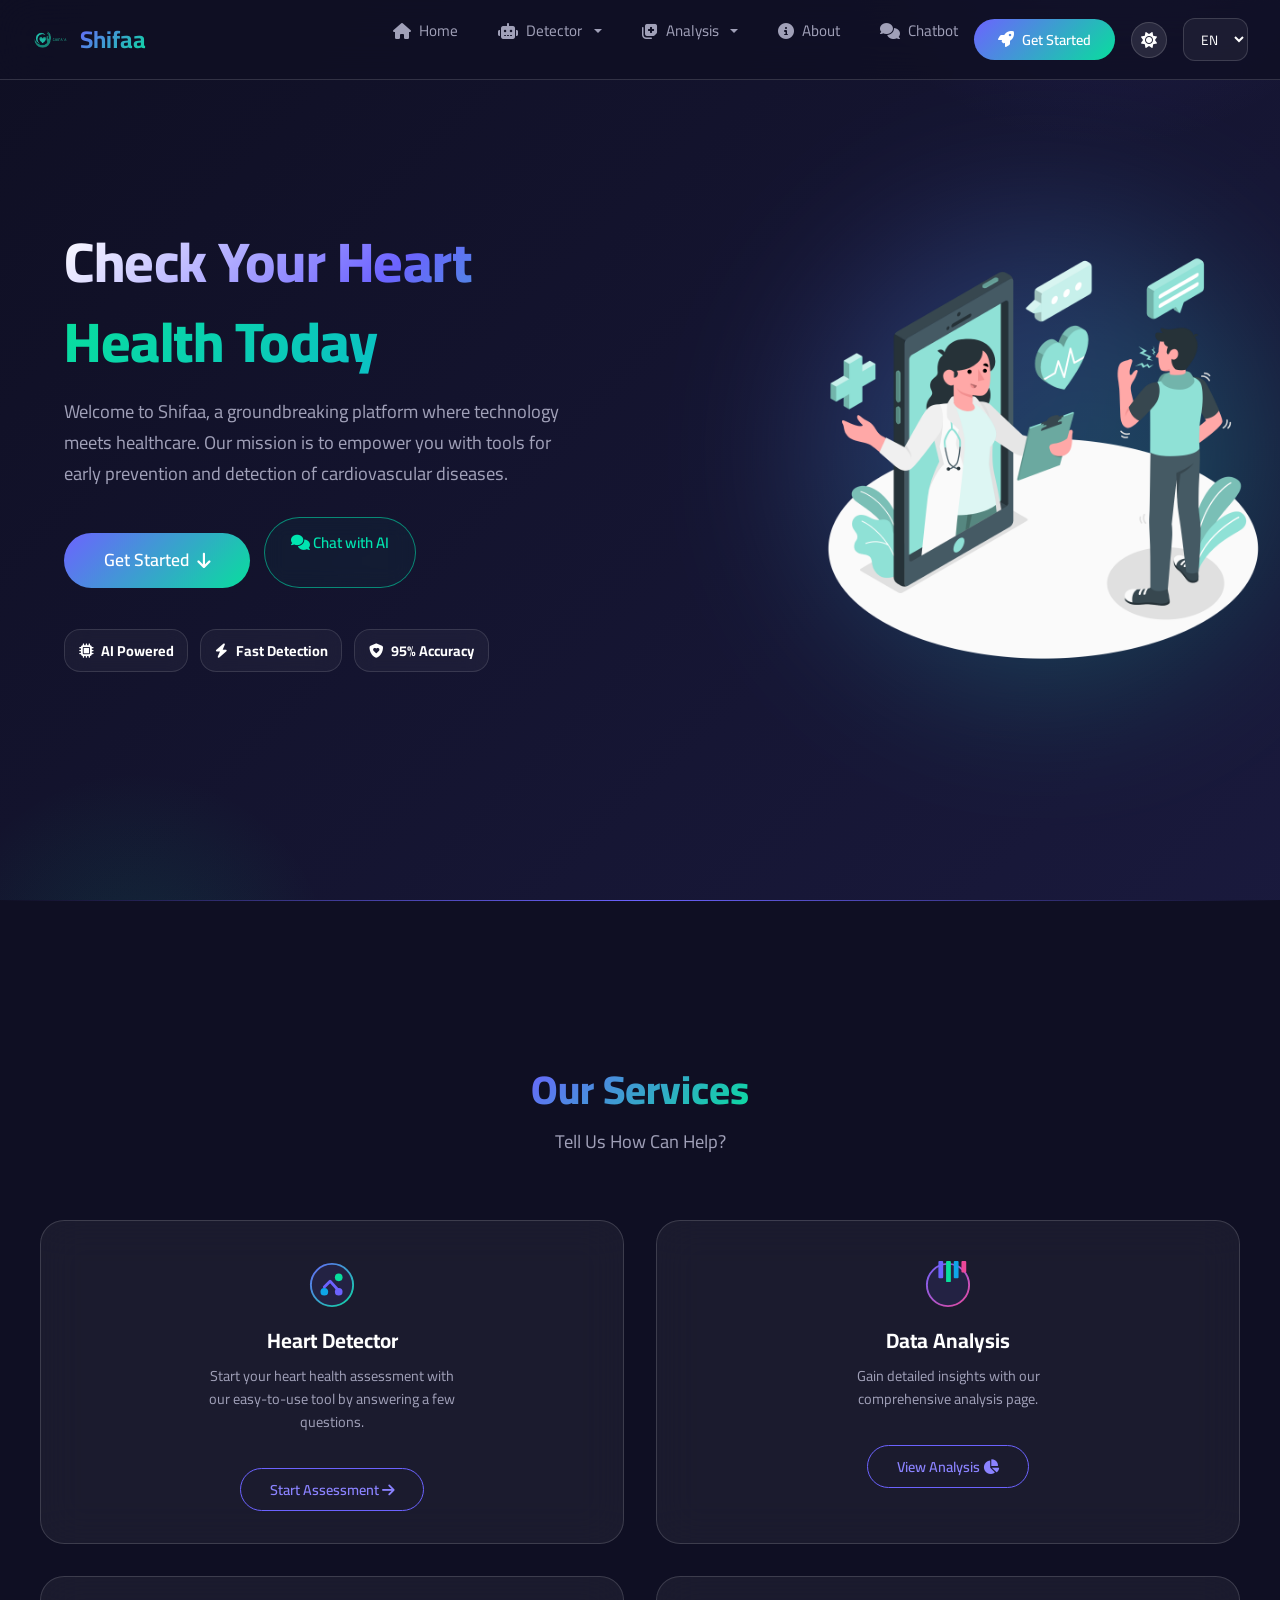
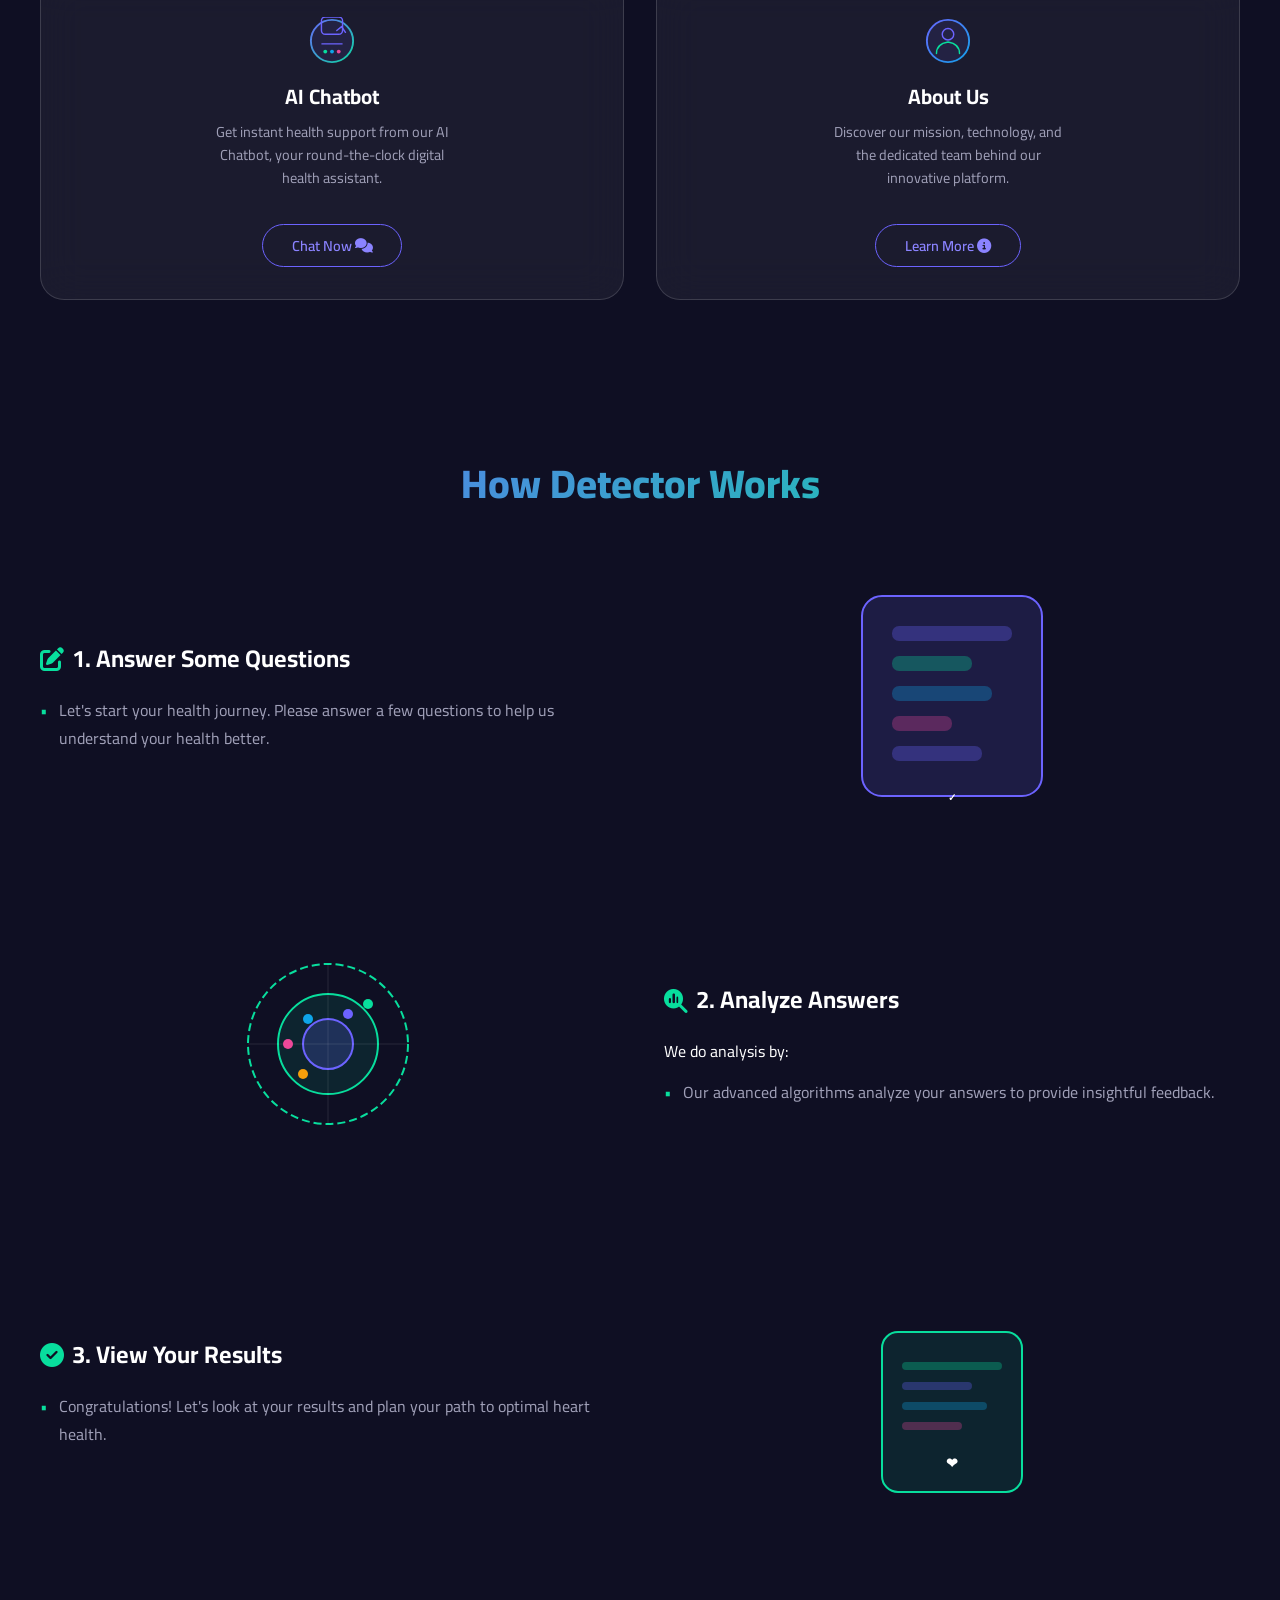
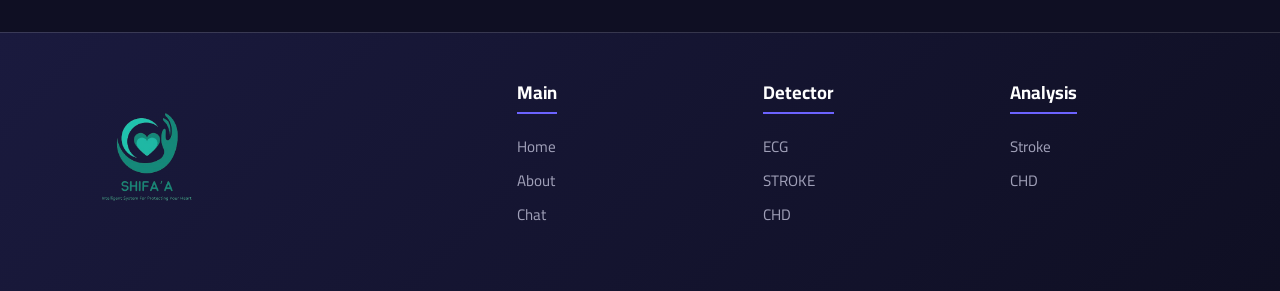
==== Application/templates/index.html @ d57472fa "Initial commit: Shifaa cardiovascular disease prediction platform Flask app with stroke/CHD/ECG-MI p" ====
<!DOCTYPE html>
<html lang="en">

<head>
    <meta charset="UTF-8">
    <meta name="viewport" content="width=device-width, initial-scale=1.0">
    <title>Shifaa | Home</title>
    <link rel="icon" type="image/png" href="../static/images/logo.png">
    <link rel="stylesheet" href="https://cdn.jsdelivr.net/npm/bootstrap@5.3.2/dist/css/bootstrap.min.css">
    <link rel="stylesheet" href="https://cdnjs.cloudflare.com/ajax/libs/font-awesome/6.5.1/css/all.min.css"
        integrity="sha512-DTOQO9RWCH3ppGqcWaEA1BIZOC6xxalwEsw9c2QQeAIftl+Vegovlnee1c9QX4TctnWMn13TZye+giMm8e2LwA=="
        crossorigin="anonymous" referrerpolicy="no-referrer" />
    <link rel="preconnect" href="https://fonts.googleapis.com">
    <link rel="preconnect" href="https://fonts.gstatic.com" crossorigin>
    <link href="https://fonts.googleapis.com/css2?family=EB+Garamond:wght@600&family=Cairo:wght@300&display=swap" rel="stylesheet">
    <link rel="stylesheet" href="../static/Styles/index.css">
    <script src="https://cdn.jsdelivr.net/npm/@popperjs/core@2.11.8/dist/umd/popper.min.js" integrity="sha384-I7E8VVD/ismYTF4hNIPjVp/Zjvgyol6VFvRkX/vR+Vc4jQkC+hVqc2pM8ODewa9r" crossorigin="anonymous" defer></script>
    <script src="https://cdn.jsdelivr.net/npm/bootstrap@5.3.2/dist/js/bootstrap.min.js" integrity="sha384-BBtl+eGJRgqQAUMxJ7pMwbEyER4l1g+O15P+16Ep7Q9Q+zqX6gSbd85u4mG4QzX+" crossorigin="anonymous" defer></script>
</head>

<body>
    <div class="home">
        <!-- NavBar -->
        <div class="n-wrapper" id='Navebar'>
            <div class="n-left">
                <div class="n-logo">
                    <img src="../static/images/mLogo.png" />
                    <span>Shifaa</span>
                </div>
            </div>
            <div class="n-right" id="n-right">
                <div class="u-list">
                    <ul>
                        <li><a href="/"><i class="fa-solid fa-house"></i>Home</a></li>
                        <li class="nav-item dropdown">
                            <a class="nav-link dropdown-toggle" href="#" role="button" data-bs-toggle="dropdown" aria-expanded="false">
                                <i class="fa-solid fa-robot"></i>
                                Detector
                            </a>
                            <ul class="dropdown-menu">
                                <li><a class="dropdown-item" href="/ecg_mi">ECG</a></li>
                                <li><a class="dropdown-item" href="/stroke">Stroke</a></li>
                                <li><a class="dropdown-item" href="/chd">CHD</a></li>
                            </ul>
                        </li>
                        <li class="nav-item dropdown">
                            <a class="nav-link dropdown-toggle" href="#" role="button" data-bs-toggle="dropdown" aria-expanded="false">
                                <i class="fa-solid fa-notes-medical"></i>
                                Analysis
                            </a>
                            <ul class="dropdown-menu">
                                <li><a class="dropdown-item" href="/stroke_analysis">Stroke</a></li>
                                <li><a class="dropdown-item" href="/chd_analysis">CHD</a></li>
                            </ul>
                        </li>
                        <li><a href="/about"><i class="fa-solid fa-circle-info"></i>About</a></li>
                        <li><a href="/chat"><i class="fa-solid fa-comments"></i>Chatbot</a></li>
                    </ul>
                </div>
            </div>
            <div class="n-button-wrap">
                <a href="/" class="n-button"><i class="fa-solid fa-rocket"></i> Get Started</a>
                <select class="lang-select" id="languageSelect">
                    <option value="en" selected>EN</option>
                    <option value="ar">AR</option>
                </select>
            </div>
            <button type="button" class="fa-solid fa-bars" id="menu" aria-label="Open menu"></button>
        </div>

        <div class='intro'>
            <div class="i-left flex-item">
                <div class="i-name">
                    <span data-lng="homeHero1">Check Your Heart</span>
                    <span data-lng="homeHero2">Health Today</span>
                    <span data-lng="homeHeroDesc">Welcome to Shifaa, a groundbreaking platform where technology meets healthcare. Our mission is to empower you with tools for early prevention and detection of cardiovascular diseases.</span>
                </div>
                <div class="hero-cta">
                    <button class="button i-button" id="homeBtn"><span data-lng="homeBtn">Get Started</span> <i class="fa-solid fa-arrow-down"></i></button>
                    <a href="/chat" class="btn-ai-doctor"><i class="fa-solid fa-comments"></i> <span data-lng="homeChatBtn">Chat with AI</span></a>
                </div>
                <div class="hero-trust">
                    <div class="trust-card">
                        <i class="fa-solid fa-microchip"></i>
                        <span data-lng="trustAI">AI Powered</span>
                    </div>
                    <div class="trust-card">
                        <i class="fa-solid fa-bolt"></i>
                        <span data-lng="trustFast">Fast Detection</span>
                    </div>
                    <div class="trust-card">
                        <i class="fa-solid fa-shield-heart"></i>
                        <span data-lng="trustAccuracy">95% Accuracy</span>
                    </div>
                </div>
            </div>
            <div class="i-right flex-item">
                <img src="../static/images/Home.png" alt="Heart Health Illustration" id="introImg" class="animate-on-scroll" />
            </div>
        </div>

        <!-- Services -->
        <div class='Services' id='Services'>
            <div class='Services-Sheader'>
                <p class='Services-h' data-lng="svcTitle">Our Services</p>
                <p class='Services-p' data-lng="svcSubtitle">Tell Us How Can Help?</p>
            </div>

<div class='Services-container home-icons'>
                <!-- Detector Card -->
                <div class='oneServices'>
                    <div class="icon-wrap">
                        <svg viewBox="0 0 50 50" fill="none" xmlns="http://www.w3.org/2000/svg">
                            <circle cx="25" cy="25" r="22" stroke="url(#detGrad)" stroke-width="2" fill="rgba(108,99,255,0.1)"/>
                            <path d="M17 27L23 21L32 31" stroke="#6c63ff" stroke-width="3" stroke-linecap="round" stroke-linejoin="round"/>
                            <circle cx="32" cy="17" r="4" fill="#08de9d"/>
                            <circle cx="32" cy="32" r="4" fill="#6c63ff"/>
                            <circle cx="17" cy="32" r="4" fill="#0ea5e9"/>
                            <defs>
                                <linearGradient id="detGrad" x1="0" y1="0" x2="50" y2="50" gradientUnits="userSpaceOnUse">
                                    <stop stop-color="#6c63ff"/>
                                    <stop offset="1" stop-color="#08de9d"/>
                                </linearGradient>
                            </defs>
                        </svg>
                    </div>
                    <p class='Services-header' data-lng="svc1Title">Heart Detector</p>
                    <p class="Services-details" data-lng="svc1Desc">Start your heart health assessment with our easy-to-use tool by answering a few questions.</p>
                    <a href="/stroke" class="S-btn"><span data-lng="svc1Btn">Start Assessment</span> <i class="fa-solid fa-arrow-right"></i></a>
                </div>
                <!-- Analysis Card -->
                <div class='oneServices'>
                    <div class="icon-wrap">
                        <svg viewBox="0 0 50 50" fill="none" xmlns="http://www.w3.org/2000/svg">
                            <circle cx="25" cy="25" r="22" stroke="url(#anaGrad)" stroke-width="2" fill="rgba(108,99,255,0.1)"/>
                            <rect x="15" cy="18" width="5" height="18" rx="1" fill="#6c63ff"/>
                            <rect x="23" cy="12" width="5" height="22" rx="1" fill="#08de9d"/>
                            <rect x="31" cy="18" width="5" height="18" rx="1" fill="#0ea5e9"/>
                            <rect x="39" cy="24" width="5" height="12" rx="1" fill="#ec4899"/>
                            <defs>
                                <linearGradient id="anaGrad" x1="0" y1="0" x2="50" y2="50" gradientUnits="userSpaceOnUse">
                                    <stop stop-color="#6c63ff"/>
                                    <stop offset="1" stop-color="#ec4899"/>
                                </linearGradient>
                            </defs>
                        </svg>
                    </div>
                    <p class='Services-header' data-lng="svc2Title">Data Analysis</p>
                    <p class="Services-details" data-lng="svc2Desc">Gain detailed insights with our comprehensive analysis page.</p>
                    <a href="/stroke_analysis" class="S-btn"><span data-lng="svc2Btn">View Analysis</span> <i class="fa-solid fa-chart-pie"></i></a>
                </div>
                <!-- Chatbot Card -->
                <div class='oneServices'>
                    <div class="icon-wrap">
                        <svg viewBox="0 0 50 50" fill="none" xmlns="http://www.w3.org/2000/svg">
                            <circle cx="25" cy="25" r="22" stroke="url(#chatGrad)" stroke-width="2" fill="rgba(108,99,255,0.1)"/>
                            <rect x="14" cy="20" width="22" height="18" rx="4" fill="none" stroke="#6c63ff" stroke-width="1.5"/>
                            <path d="M14 28H36" stroke="#6c63ff" stroke-width="1.5"/>
                            <circle cx="18" cy="36" r="2" fill="#08de9d"/>
                            <circle cx="25" cy="36" r="2" fill="#0ea5e9"/>
                            <circle cx="32" cy="36" r="2" fill="#ec4899"/>
                            <path d="M30 14L35 10L39 16" stroke="#6c63ff" stroke-width="1.5" stroke-linecap="round" stroke-linejoin="round"/>
                            <defs>
                                <linearGradient id="chatGrad" x1="0" y1="0" x2="50" y2="50" gradientUnits="userSpaceOnUse">
                                    <stop stop-color="#6c63ff"/>
                                    <stop offset="1" stop-color="#08de9d"/>
                                </linearGradient>
                            </defs>
                        </svg>
                    </div>
                    <p class='Services-header' data-lng="svc3Title">AI Chatbot</p>
                    <p class="Services-details" data-lng="svc3Desc">Get instant health support from our AI Chatbot, your round-the-clock digital health assistant.</p>
                    <a href="/chat" class="S-btn"><span data-lng="svc3Btn">Chat Now</span> <i class="fa-solid fa-comments"></i></a>
                </div>
                <!-- About Card -->
                <div class='oneServices'>
                    <div class="icon-wrap">
                        <svg viewBox="0 0 50 50" fill="none" xmlns="http://www.w3.org/2000/svg">
                            <circle cx="25" cy="25" r="22" stroke="url(#aboutGrad)" stroke-width="2" fill="rgba(108,99,255,0.1)"/>
                            <circle cx="25" cy="18" r="6" fill="none" stroke="#6c63ff" stroke-width="1.5"/>
                            <path d="M13 38Q13 28 25 26Q37 28 37 38" fill="none" stroke="#08de9d" stroke-width="1.5" stroke-linecap="round"/>
                            <defs>
                                <linearGradient id="aboutGrad" x1="0" y1="0" x2="50" y2="50" gradientUnits="userSpaceOnUse">
                                    <stop stop-color="#6c63ff"/>
                                    <stop offset="1" stop-color="#0ea5e9"/>
                                </linearGradient>
                            </defs>
                        </svg>
                    </div>
                    <p class='Services-header' data-lng="svc4Title">About Us</p>
                    <p class="Services-details" data-lng="svc4Desc">Discover our mission, technology, and the dedicated team behind our innovative platform.</p>
                    <a href="/about" class="S-btn"><span data-lng="svc4Btn">Learn More</span> <i class="fa-solid fa-info-circle"></i></a>
                </div>
            </div>
        </div>

        <!-- How Detector Works -->
        <div class="Detector-work">
            <div class="dtwContainer">
                <h1 data-lng="howTitle">How Detector Works</h1>
                <div class="dtwBody">
<div class="parts">
                        <div class="partLeft">
                            <h3><i class="fa-solid fa-pen-to-square icon-color"></i><span data-lng="step1Title">1. Answer Some Questions</span></h3>
                            <div class="partInfo">
                                <ul>
                                    <li data-lng="step1Desc">Let's start your health journey. Please answer a few questions to help us understand your health better.</li>
                                </ul>
                            </div>
                        </div>
                        <div class="partRight">
                            <svg viewBox="0 0 300 300" fill="none" xmlns="http://www.w3.org/2000/svg">
                                <rect x="60" y="40" width="180" height="200" rx="20" fill="rgba(108,99,255,0.15)" stroke="#6c63ff" stroke-width="2"/>
                                <rect x="90" y="70" width="120" height="15" rx="7" fill="rgba(108,99,255,0.3)"/>
                                <rect x="90" y="100" width="80" height="15" rx="7" fill="rgba(8,222,157,0.3)"/>
                                <rect x="90" y="130" width="100" height="15" rx="7" fill="rgba(14,165,233,0.3)"/>
                                <rect x="90" y="160" width="60" height="15" rx="7" fill="rgba(236,72,153,0.3)"/>
                                <rect x="90" y="190" width="90" height="15" rx="7" fill="rgba(108,99,255,0.3)"/>
                                <circle cx="150" cy="240" r="20" fill="var(--gradient-primary)" opacity="0.3"/>
                                <text x="150" y="245" text-anchor="middle" fill="white" font-size="10" font-weight="bold">✓</text>
                            </svg>
                        </div>
                    </div>
                    <div class="parts order-item">
                        <div class="partLeft">
                            <h3><i class="fa-solid fa-magnifying-glass-chart icon-color"></i><span data-lng="step2Title">2. Analyze Answers</span></h3>
                            <div class="partInfo">
                                <p data-lng="step2AnalyzeBy">We do analysis by:</p>
                                <ul>
                                    <li data-lng="step2Desc">Our advanced algorithms analyze your answers to provide insightful feedback.</li>
                                </ul>
                            </div>
                        </div>
                        <div class="partRight">
                            <svg viewBox="0 0 300 300" fill="none" xmlns="http://www.w3.org/2000/svg">
                                <circle cx="150" cy="140" r="80" fill="none" stroke="#08de9d" stroke-width="2" stroke-dasharray="8 4"/>
                                <circle cx="150" cy="140" r="50" fill="rgba(8,222,157,0.1)" stroke="#08de9d" stroke-width="2"/>
                                <circle cx="150" cy="140" r="25" fill="rgba(108,99,255,0.2)" stroke="#6c63ff" stroke-width="2"/>
                                <line x1="150" y1="60" x2="150" y2="220" stroke="rgba(255,255,255,0.1)" stroke-width="1"/>
                                <line x1="70" y1="140" x2="230" y2="140" stroke="rgba(255,255,255,0.1)" stroke-width="1"/>
                                <circle cx="190" cy="100" r="5" fill="#08de9d"/>
                                <circle cx="170" cy="110" r="5" fill="#6c63ff"/>
                                <circle cx="130" cy="115" r="5" fill="#0ea5e9"/>
                                <circle cx="110" cy="140" r="5" fill="#ec4899"/>
                                <circle cx="125" cy="170" r="5" fill="#f59e0b"/>
                            </svg>
                        </div>
                    </div>
                    <div class="parts">
                        <div class="partLeft">
                            <h3><i class="fa-solid fa-circle-check icon-color"></i><span data-lng="step3Title">3. View Your Results</span></h3>
                            <div class="partInfo">
                                <ul>
                                    <li data-lng="step3Desc">Congratulations! Let's look at your results and plan your path to optimal heart health.</li>
                                </ul>
                            </div>
                        </div>
                        <div class="partRight">
                            <svg viewBox="0 0 300 300" fill="none" xmlns="http://www.w3.org/2000/svg">
                                <rect x="80" y="80" width="140" height="160" rx="16" fill="rgba(8,222,157,0.1)" stroke="#08de9d" stroke-width="2"/>
                                <rect x="100" y="110" width="100" height="8" rx="4" fill="rgba(8,222,157,0.3)"/>
                                <rect x="100" y="130" width="70" height="8" rx="4" fill="rgba(108,99,255,0.3)"/>
                                <rect x="100" y="150" width="85" height="8" rx="4" fill="rgba(14,165,233,0.3)"/>
                                <rect x="100" y="170" width="60" height="8" rx="4" fill="rgba(236,72,153,0.3)"/>
                                <circle cx="150" cy="210" r="16" fill="var(--gradient-primary)"/>
                                <text x="150" y="216" text-anchor="middle" fill="white" font-size="14" font-weight="bold">❤</text>
                            </svg>
                        </div>
                    </div>
                </div>
            </div>
        </div>

        <!-- Footer -->
        <div class="footer">
            <div class="footer-container">
                <div class="left">
                    <img src="../static/images/logo2.png" alt="Shifaa Logo" />
                </div>
                <div class="mid">
                    <h5>Main</h5>
                    <ul>
                        <li><a href="/">Home</a></li>
                        <li><a href="/about">About</a></li>
                        <li><a href="/chat">Chat</a></li>
                    </ul>
                </div>
                <div class="right">
                    <h5>Detector</h5>
                    <ul>
                        <li><a href="/ecg_mi">ECG</a></li>
                        <li><a href="/stroke">STROKE</a></li>
                        <li><a href="/chd">CHD</a></li>
                    </ul>
                </div>
                <div class="right">
                    <h5>Analysis</h5>
                    <ul>
                        <li><a href="/stroke_analysis">Stroke</a></li>
                        <li><a href="/chd_analysis">CHD</a></li>
                    </ul>
                </div>
            </div>
        </div>
    </div>

    <script src="../static/Scripts/script.js"></script>
    </body>
</html>
---- Application/static/Styles/index.css ----
/* Shared design tokens + home page base */
@import url('./detector.css');

/* Icon styling */
.icon-color {
    color: var(--accent-teal);
    margin-right: 0.5rem;
    display: inline-block;
}

/* Stroke page header alias */
.Services-Sheader .services-h,
.Services-Sheader .services-p {
    text-align: center;
}

.services-h {
    font-size: 2.5rem;
    font-weight: 800;
    background: var(--gradient-primary);
    -webkit-background-clip: text;
    -webkit-text-fill-color: transparent;
    background-clip: text;
    margin-bottom: 0.5rem;
}

.services-p {
    color: var(--text-secondary);
    font-size: 1.1rem;
}

/* Prediction result badges */
.risk-badge {
    display: inline-flex;
    align-items: center;
    gap: 0.5rem;
    padding: 0.5rem 1rem;
    border-radius: 999px;
    font-weight: 600;
    margin-bottom: 1rem;
}

.risk-high {
    background: rgba(236, 72, 153, 0.15);
    color: #f9a8d4;
    border: 1px solid rgba(236, 72, 153, 0.35);
}

.risk-low {
    background: rgba(8, 222, 157, 0.12);
    color: #6ee7b7;
    border: 1px solid rgba(8, 222, 157, 0.35);
}

.result-message {
    font-size: 1.05rem;
    line-height: 1.7;
    color: var(--text-secondary);
    white-space: pre-line;
}

#menu {
    border: none;
    background: transparent;
}

.S-btn {
    position: relative;
    overflow: hidden;
}
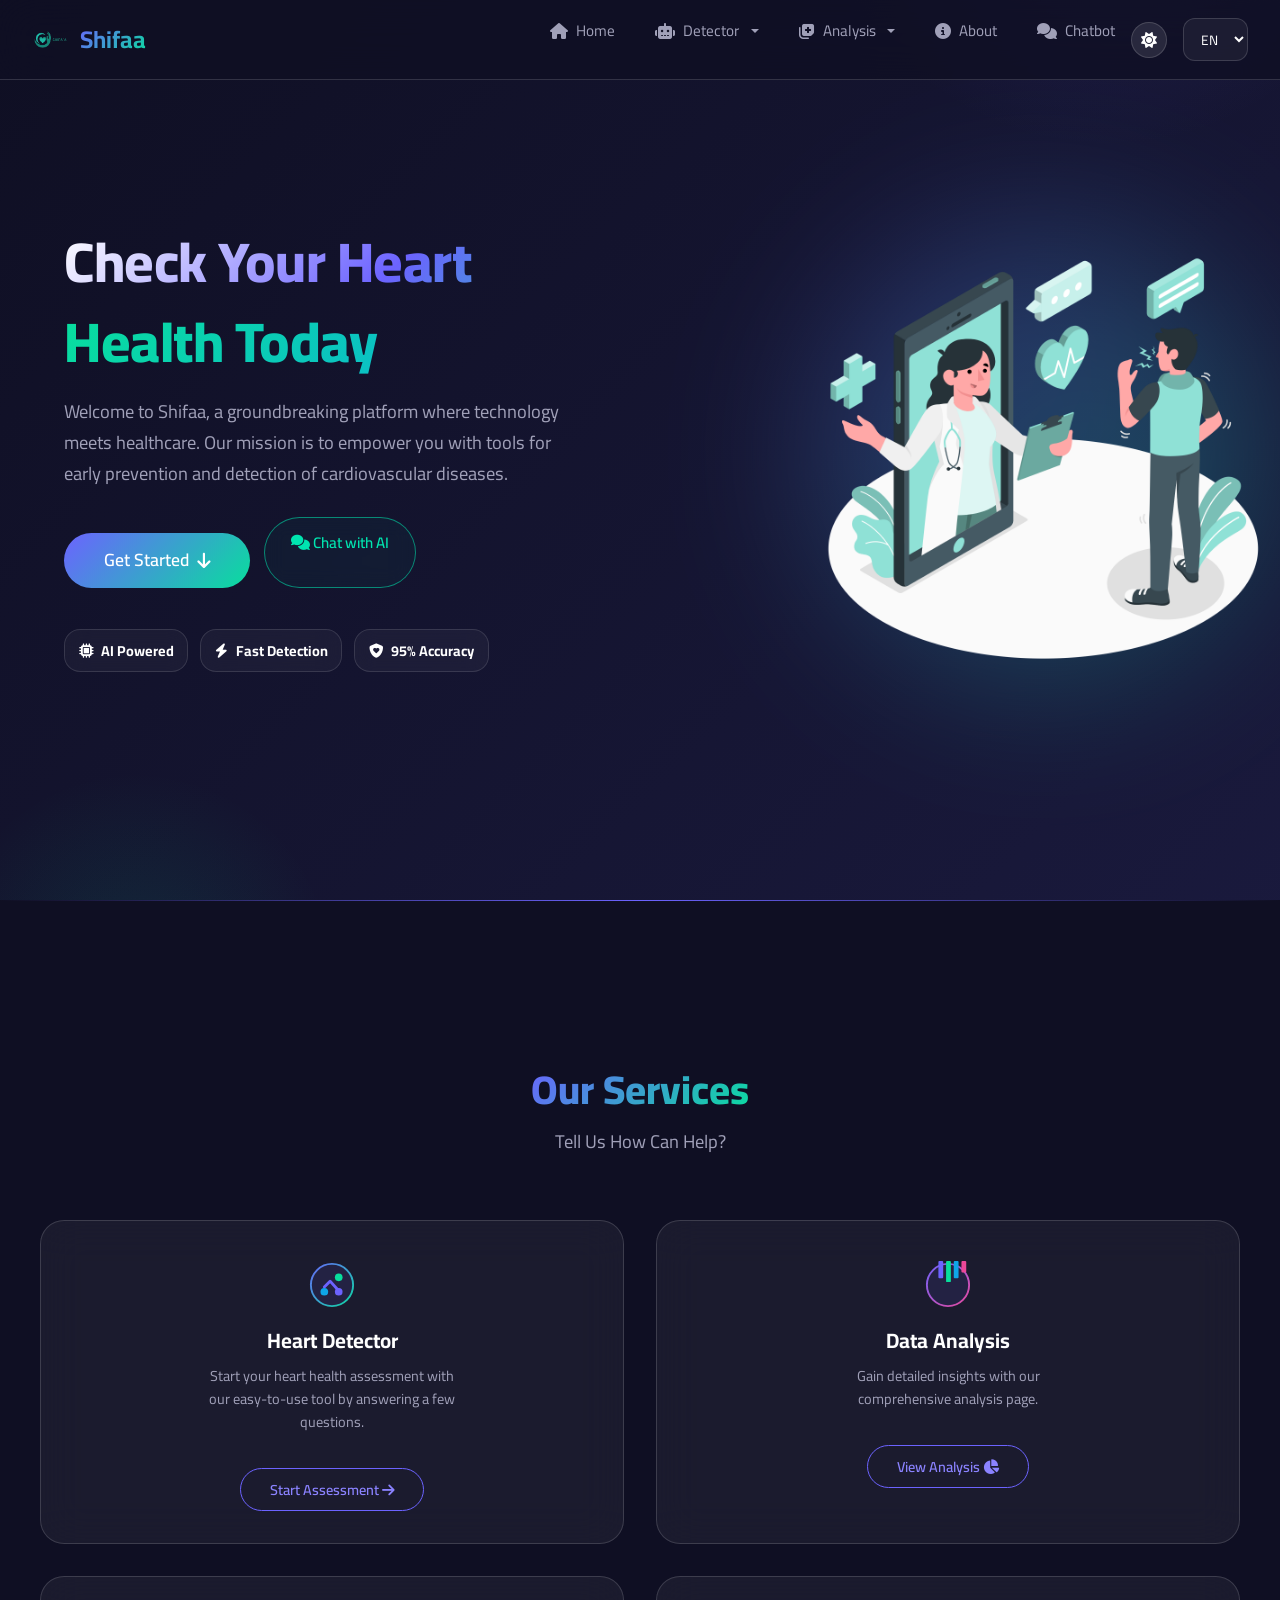
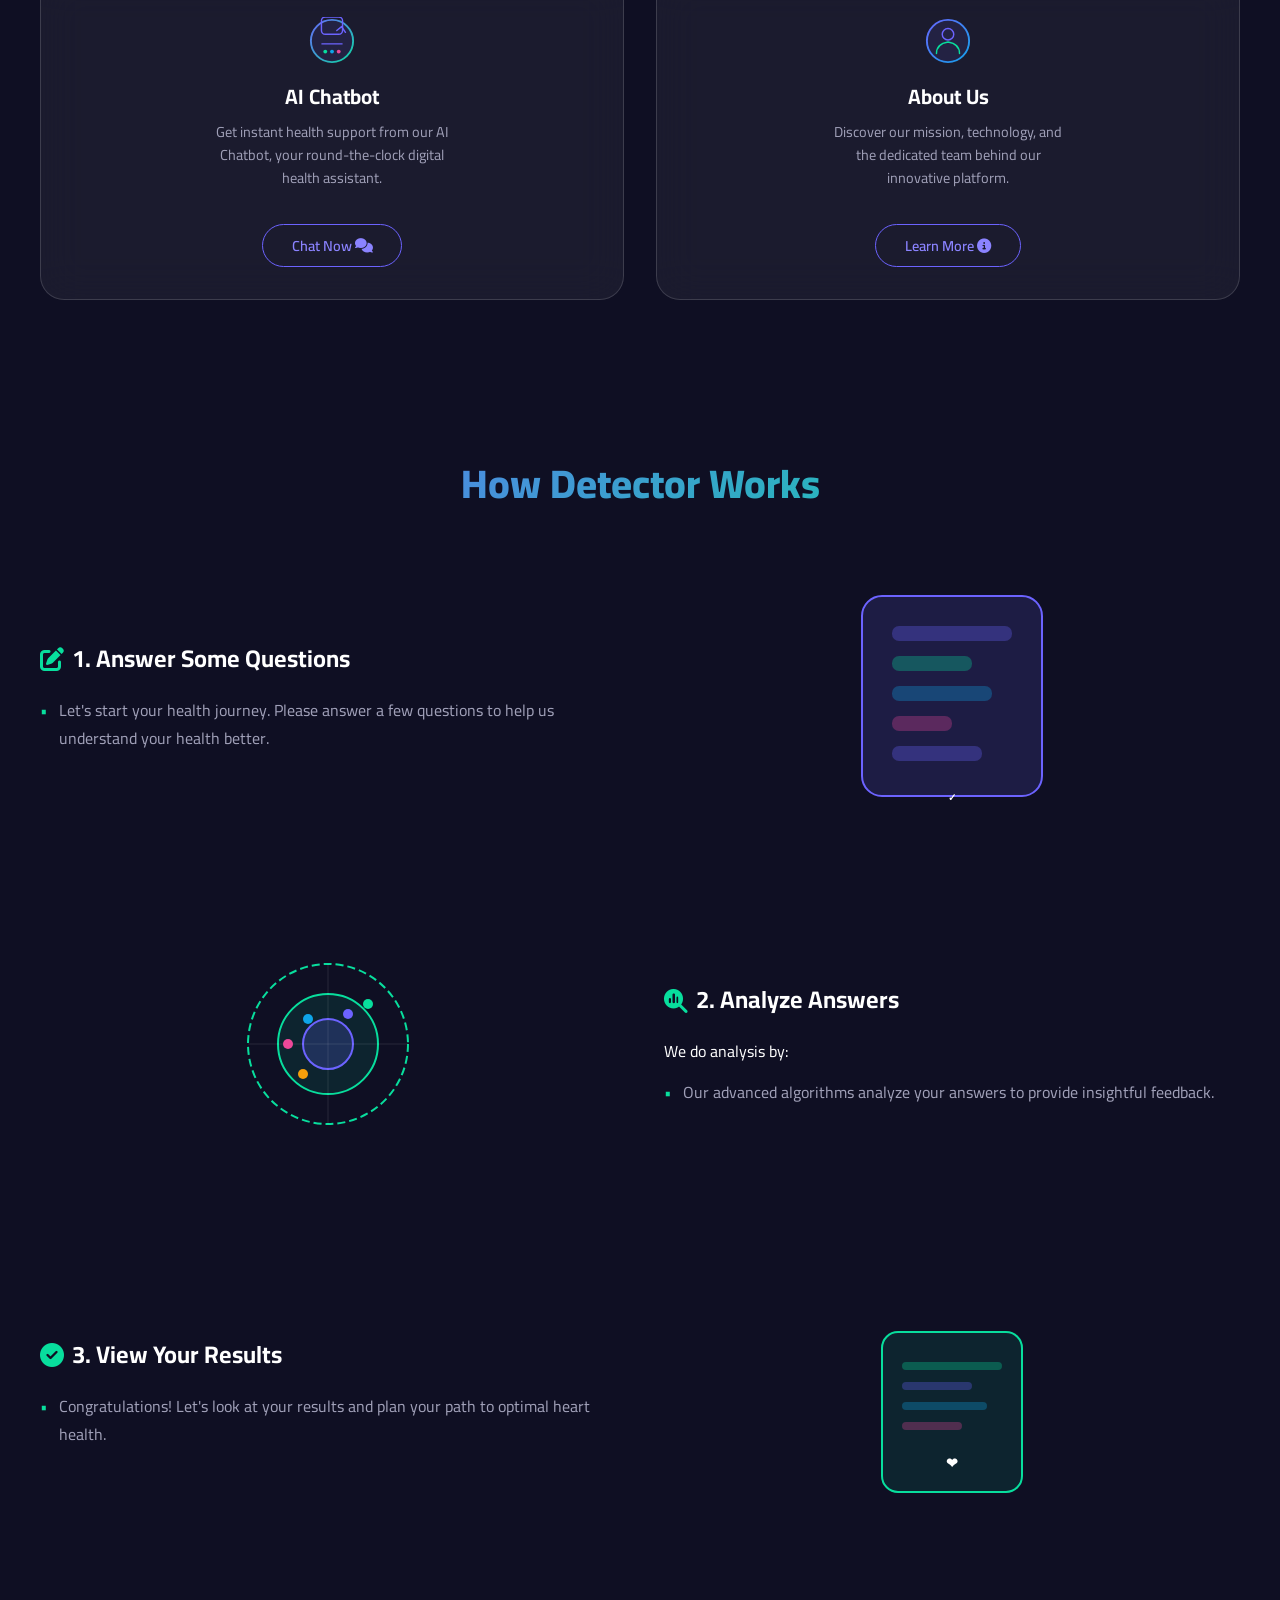
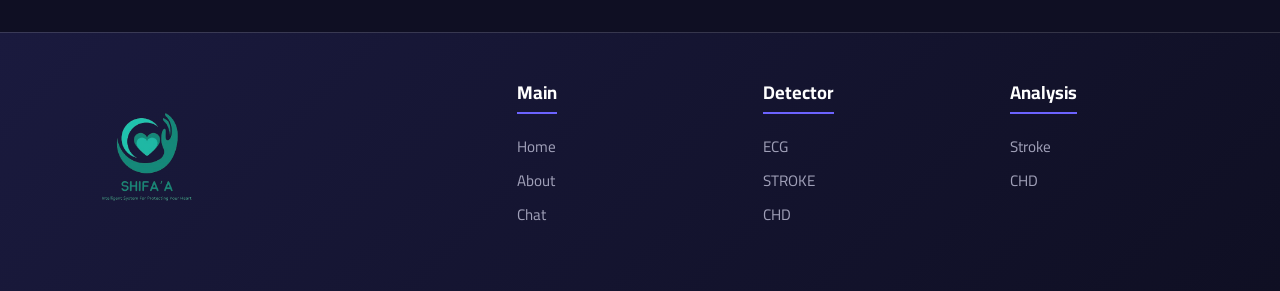
==== commit 911275a0: "Add live interactive analysis dashboards, fix navbar and form bugs - Replace static Power BI dashboa" ====
--- a/Application/templates/index.html
+++ b/Application/templates/index.html
@@ -59,7 +59,6 @@
                 </div>
             </div>
             <div class="n-button-wrap">
-                <a href="/" class="n-button"><i class="fa-solid fa-rocket"></i> Get Started</a>
                 <select class="lang-select" id="languageSelect">
                     <option value="en" selected>EN</option>
                     <option value="ar">AR</option>
